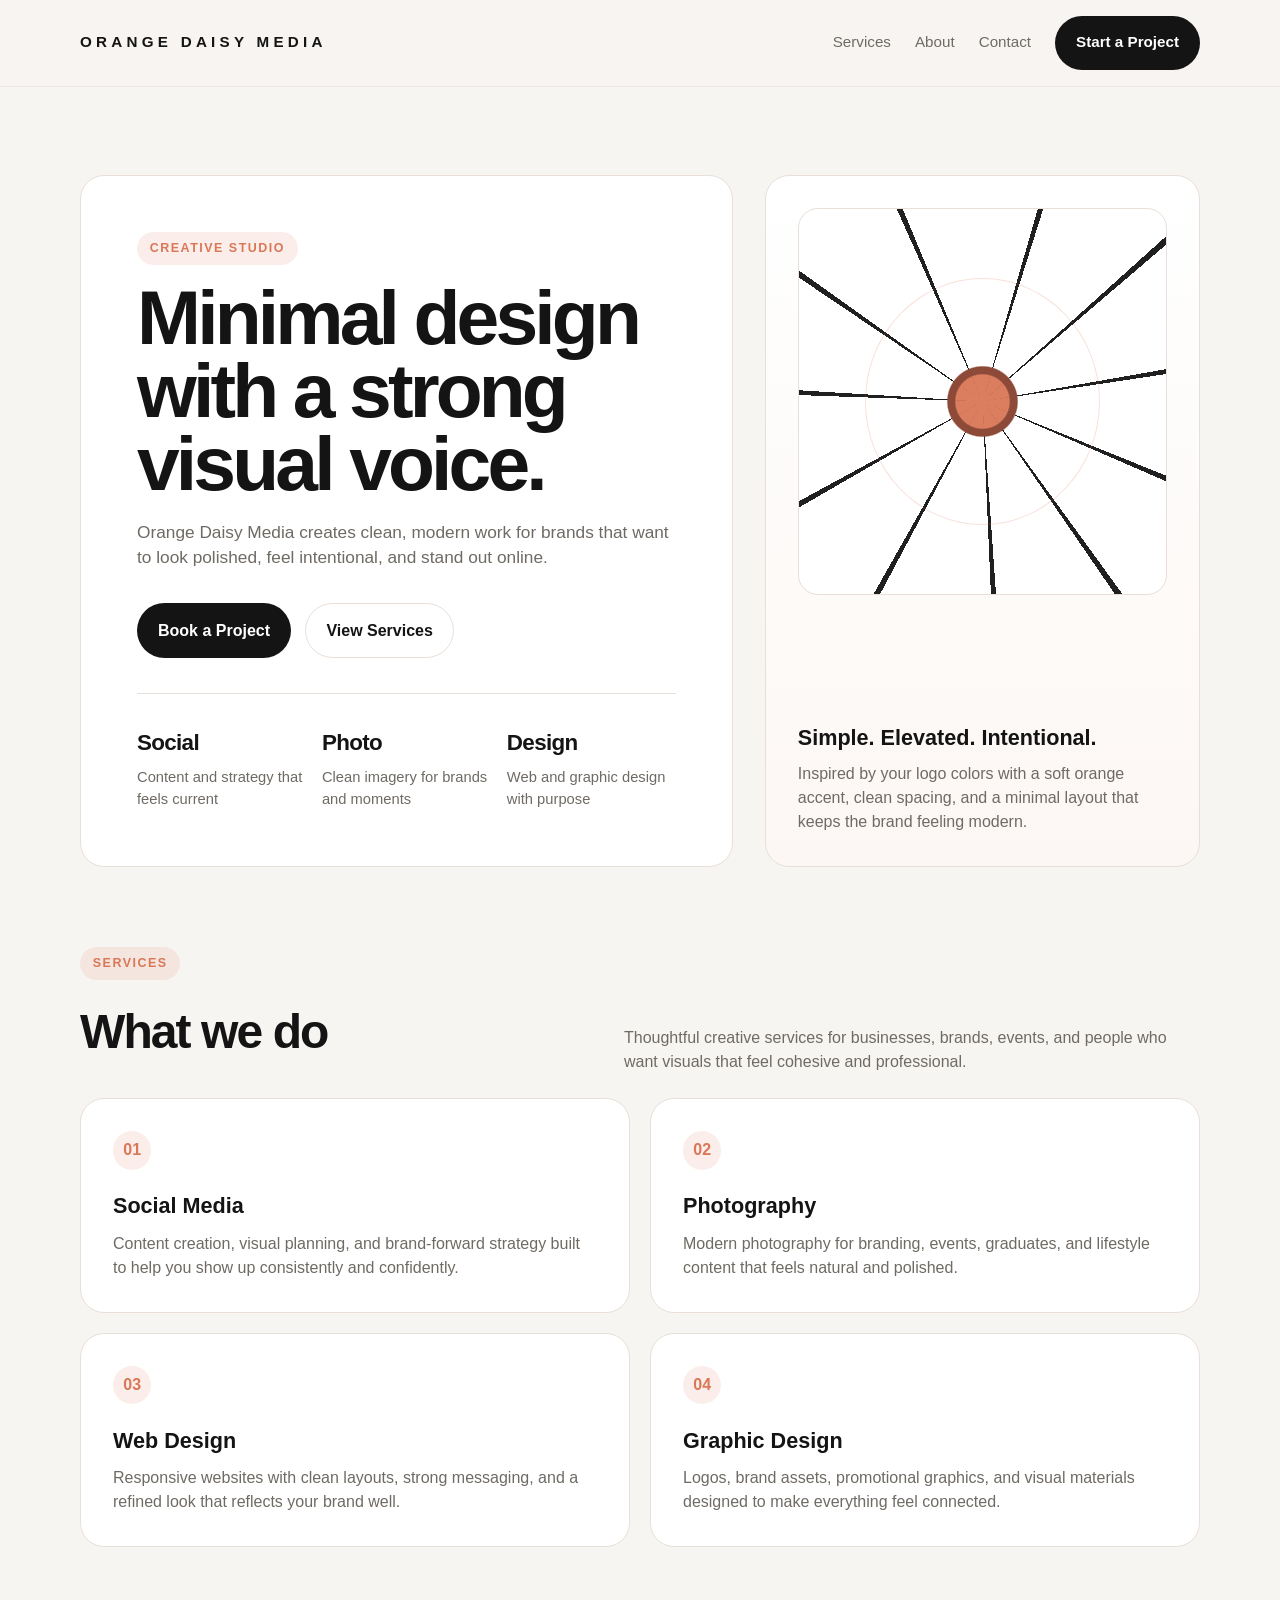
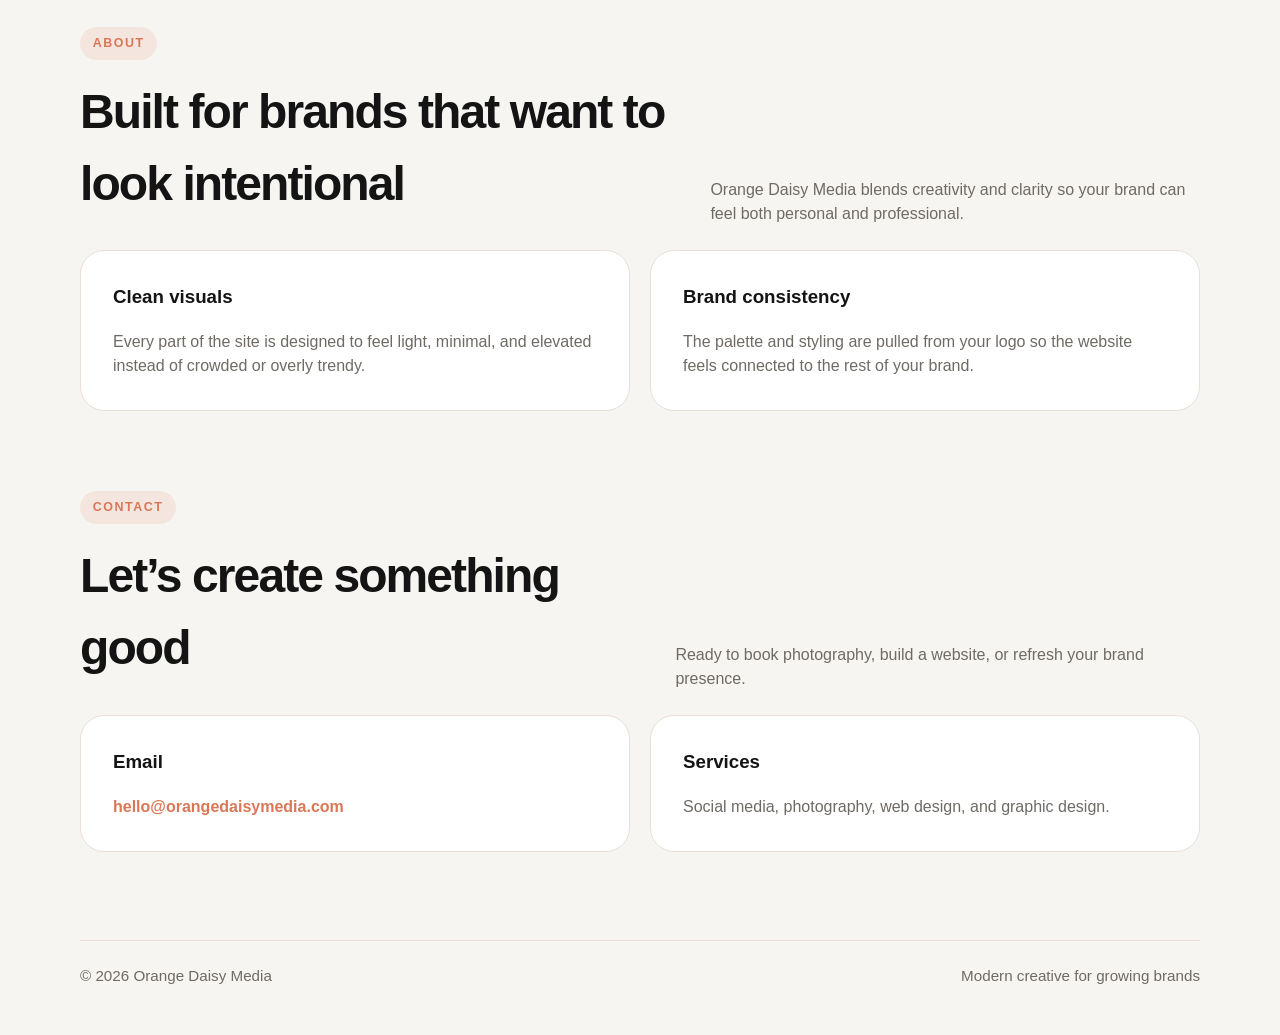
==== index.html @ afa01d96 "index index" ====
<!DOCTYPE html>
<html lang="en">
<head>
  <meta charset="UTF-8" />
  <meta name="viewport" content="width=device-width, initial-scale=1.0" />
  <title>Orange Daisy Media</title>
  <link rel="stylesheet" href="styles.css" />
</head>
<body>
  <header class="site-header">
    <div class="container header-inner">
      <a href="#home" class="brand">Orange Daisy Media</a>
      <nav>
        <a href="#services">Services</a>
        <a href="#about">About</a>
        <a href="#contact">Contact</a>
        <a href="#contact" class="nav-button">Start a Project</a>
      </nav>
    </div>
  </header>

  <main>
    <section class="hero" id="home">
      <div class="container hero-grid">
        <div class="hero-copy">
          <span class="eyebrow">Creative studio</span>
          <h1>Minimal design with a strong visual voice.</h1>
          <p>
            Orange Daisy Media creates clean, modern work for brands that want to look polished, feel intentional, and stand out online.
          </p>
          <div class="hero-actions">
            <a href="#contact" class="button primary">Book a Project</a>
            <a href="#services" class="button secondary">View Services</a>
          </div>
          <div class="hero-meta">
            <div>
              <strong>Social</strong>
              <span>Content and strategy that feels current</span>
            </div>
            <div>
              <strong>Photo</strong>
              <span>Clean imagery for brands and moments</span>
            </div>
            <div>
              <strong>Design</strong>
              <span>Web and graphic design with purpose</span>
            </div>
          </div>
        </div>

        <div class="hero-card">
          <div class="hero-visual" aria-hidden="true"></div>
          <div class="card-note">
            <h3>Simple. Elevated. Intentional.</h3>
            <p>
              Inspired by your logo colors with a soft orange accent, clean spacing, and a minimal layout that keeps the brand feeling modern.
            </p>
          </div>
        </div>
      </div>
    </section>

    <section id="services">
      <div class="container">
        <div class="section-head">
          <div>
            <span class="eyebrow">Services</span>
            <h2>What we do</h2>
          </div>
          <p>
            Thoughtful creative services for businesses, brands, events, and people who want visuals that feel cohesive and professional.
          </p>
        </div>

        <div class="services-grid">
          <article class="service">
            <div class="service-number">01</div>
            <h3>Social Media</h3>
            <p>
              Content creation, visual planning, and brand-forward strategy built to help you show up consistently and confidently.
            </p>
          </article>

          <article class="service">
            <div class="service-number">02</div>
            <h3>Photography</h3>
            <p>
              Modern photography for branding, events, graduates, and lifestyle content that feels natural and polished.
            </p>
          </article>

          <article class="service">
            <div class="service-number">03</div>
            <h3>Web Design</h3>
            <p>
              Responsive websites with clean layouts, strong messaging, and a refined look that reflects your brand well.
            </p>
          </article>

          <article class="service">
            <div class="service-number">04</div>
            <h3>Graphic Design</h3>
            <p>
              Logos, brand assets, promotional graphics, and visual materials designed to make everything feel connected.
            </p>
          </article>
        </div>
      </div>
    </section>

    <section id="about">
      <div class="container">
        <div class="section-head">
          <div>
            <span class="eyebrow">About</span>
            <h2>Built for brands that want to look intentional</h2>
          </div>
          <p>
            Orange Daisy Media blends creativity and clarity so your brand can feel both personal and professional.
          </p>
        </div>

        <div class="about-grid">
          <div class="about-card">
            <h3>Clean visuals</h3>
            <p>
              Every part of the site is designed to feel light, minimal, and elevated instead of crowded or overly trendy.
            </p>
          </div>
          <div class="about-card">
            <h3>Brand consistency</h3>
            <p>
              The palette and styling are pulled from your logo so the website feels connected to the rest of your brand.
            </p>
          </div>
        </div>
      </div>
    </section>

    <section id="contact">
      <div class="container">
        <div class="section-head">
          <div>
            <span class="eyebrow">Contact</span>
            <h2>Let’s create something good</h2>
          </div>
          <p>
            Ready to book photography, build a website, or refresh your brand presence.
          </p>
        </div>

        <div class="contact-grid">
          <div class="contact-card">
            <h3>Email</h3>
            <p><a href="mailto:hello@orangedaisymedia.com">hello@orangedaisymedia.com</a></p>
          </div>
          <div class="contact-card">
            <h3>Services</h3>
            <p>Social media, photography, web design, and graphic design.</p>
          </div>
        </div>
      </div>
    </section>
  </main>

  <footer class="footer">
    <div class="container footer-inner">
      <span>© 2026 Orange Daisy Media</span>
      <span>Modern creative for growing brands</span>
    </div>
  </footer>
</body>
</html>
---- styles.css ----
:root {
  --bg: #f7f5f2;
  --surface: #ffffff;
  --text: #141414;
  --muted: #6f6a64;
  --accent: #d97757;
  --accent-soft: #f1c4b2;
  --line: #e8dfd8;
  --max: 1120px;
  --radius: 24px;
}

* {
  box-sizing: border-box;
}

html {
  scroll-behavior: smooth;
}

body {
  margin: 0;
  font-family: Inter, Arial, Helvetica, sans-serif;
  background: var(--bg);
  color: var(--text);
  line-height: 1.5;
}

a {
  color: inherit;
  text-decoration: none;
}

.container {
  width: min(calc(100% - 2rem), var(--max));
  margin: 0 auto;
}

.site-header {
  position: sticky;
  top: 0;
  z-index: 50;
  backdrop-filter: blur(14px);
  background: rgba(247, 245, 242, 0.82);
  border-bottom: 1px solid rgba(20, 20, 20, 0.06);
}

.header-inner {
  display: flex;
  align-items: center;
  justify-content: space-between;
  padding: 1rem 0;
}

.brand {
  font-size: 0.95rem;
  font-weight: 700;
  letter-spacing: 0.28em;
  text-transform: uppercase;
}

nav {
  display: flex;
  gap: 1.5rem;
  align-items: center;
}

nav a {
  font-size: 0.95rem;
  color: var(--muted);
  transition: color 0.2s ease;
}

nav a:hover {
  color: var(--text);
}

.nav-button,
.button {
  display: inline-flex;
  align-items: center;
  justify-content: center;
  padding: 0.9rem 1.25rem;
  border-radius: 999px;
  border: 1px solid transparent;
  font-weight: 600;
  transition: all 0.2s ease;
}

.nav-button,
.button.primary {
  background: var(--text);
  color: #fff;
}

.nav-button:hover,
.button.primary:hover {
  opacity: 0.92;
  transform: translateY(-1px);
}

.button.secondary {
  border-color: var(--line);
  background: transparent;
  color: var(--text);
}

.button.secondary:hover {
  background: #fff;
}

.hero {
  padding: 5.5rem 0 4rem;
}

.hero-grid {
  display: grid;
  grid-template-columns: 1.2fr 0.8fr;
  gap: 2rem;
  align-items: stretch;
}

.hero-copy,
.hero-card,
.service,
.about-card,
.contact-card {
  background: var(--surface);
  border: 1px solid var(--line);
  border-radius: var(--radius);
}

.hero-copy {
  padding: 3.5rem;
}

.eyebrow {
  display: inline-block;
  margin-bottom: 1rem;
  padding: 0.45rem 0.8rem;
  border-radius: 999px;
  background: rgba(217, 119, 87, 0.12);
  color: var(--accent);
  font-size: 0.78rem;
  font-weight: 700;
  letter-spacing: 0.12em;
  text-transform: uppercase;
}

h1, h2, h3, p {
  margin-top: 0;
}

h1 {
  font-size: clamp(2.8rem, 6vw, 5.2rem);
  line-height: 0.95;
  letter-spacing: -0.05em;
  margin-bottom: 1.25rem;
}

.hero-copy p {
  max-width: 38rem;
  font-size: 1.08rem;
  color: var(--muted);
  margin-bottom: 2rem;
}

.hero-actions {
  display: flex;
  flex-wrap: wrap;
  gap: 0.9rem;
  margin-bottom: 2.2rem;
}

.hero-meta {
  display: grid;
  grid-template-columns: repeat(3, minmax(0, 1fr));
  gap: 1rem;
  padding-top: 2rem;
  border-top: 1px solid var(--line);
}

.hero-meta div {
  display: flex;
  flex-direction: column;
  gap: 0.35rem;
}

.hero-meta strong {
  font-size: 1.4rem;
  letter-spacing: -0.03em;
}

.hero-meta span {
  color: var(--muted);
  font-size: 0.92rem;
}

.hero-card {
  padding: 2rem;
  display: flex;
  flex-direction: column;
  justify-content: space-between;
  min-height: 100%;
  background: linear-gradient(180deg, #fff 0%, #fcf7f4 100%);
}

.hero-visual {
  aspect-ratio: 1 / 1.05;
  border-radius: 20px;
  border: 1px solid var(--line);
  background:
    radial-gradient(circle at center, rgba(217, 119, 87, 0.95) 0 10%, #8d4a38 10.5% 13%, transparent 13.5%),
    repeating-conic-gradient(from 0deg, transparent 0deg 16deg, rgba(20,20,20,0.95) 16deg 17.5deg, transparent 17.5deg 32deg),
    radial-gradient(circle at center, #fff 0 58%, transparent 58.5%);
  background-color: #fff;
  position: relative;
  overflow: hidden;
}

.hero-visual::after {
  content: "";
  position: absolute;
  inset: 18%;
  border-radius: 50%;
  border: 1px solid rgba(217, 119, 87, 0.22);
}

.card-note {
  padding-top: 1.4rem;
}

.card-note h3 {
  font-size: 1.35rem;
  margin-bottom: 0.45rem;
}

.card-note p {
  color: var(--muted);
  margin-bottom: 0;
}

section {
  padding: 1rem 0 4rem;
}

.section-head {
  display: flex;
  justify-content: space-between;
  gap: 1rem;
  align-items: end;
  margin-bottom: 1.5rem;
}

.section-head h2 {
  font-size: clamp(2rem, 4vw, 3rem);
  letter-spacing: -0.04em;
  margin-bottom: 0.4rem;
}

.section-head p {
  color: var(--muted);
  max-width: 36rem;
  margin-bottom: 0;
}

.services-grid {
  display: grid;
  grid-template-columns: repeat(2, minmax(0, 1fr));
  gap: 1.25rem;
}

.service {
  padding: 2rem;
}

.service-number {
  display: inline-flex;
  align-items: center;
  justify-content: center;
  width: 2.4rem;
  height: 2.4rem;
  border-radius: 50%;
  background: rgba(217, 119, 87, 0.12);
  color: var(--accent);
  font-weight: 700;
  margin-bottom: 1.3rem;
}

.service h3 {
  font-size: 1.35rem;
  margin-bottom: 0.55rem;
}

.service p {
  color: var(--muted);
  margin-bottom: 0;
}

.about-grid,
.contact-grid {
  display: grid;
  grid-template-columns: 1fr 1fr;
  gap: 1.25rem;
}

.about-card,
.contact-card {
  padding: 2rem;
}

.about-card p,
.contact-card p {
  color: var(--muted);
  margin-bottom: 0;
}

.contact-card a {
  color: var(--accent);
  font-weight: 600;
}

.footer {
  padding: 1.5rem 0 3rem;
  color: var(--muted);
  font-size: 0.95rem;
}

.footer-inner {
  display: flex;
  justify-content: space-between;
  gap: 1rem;
  border-top: 1px solid var(--line);
  padding-top: 1.5rem;
}

@media (max-width: 900px) {
  .hero-grid,
  .services-grid,
  .about-grid,
  .contact-grid {
    grid-template-columns: 1fr;
  }

  .hero-copy {
    padding: 2.2rem;
  }

  .header-inner,
  .section-head,
  .footer-inner {
    flex-direction: column;
    align-items: flex-start;
  }

  nav {
    flex-wrap: wrap;
    gap: 1rem;
  }
}

@media (max-width: 640px) {
  .hero {
    padding-top: 3.5rem;
  }

  h1 {
    font-size: 2.7rem;
  }

  .hero-meta {
    grid-template-columns: 1fr;
  }

  .hero-copy,
  .hero-card,
  .service,
  .about-card,
  .contact-card {
    border-radius: 20px;
  }
}
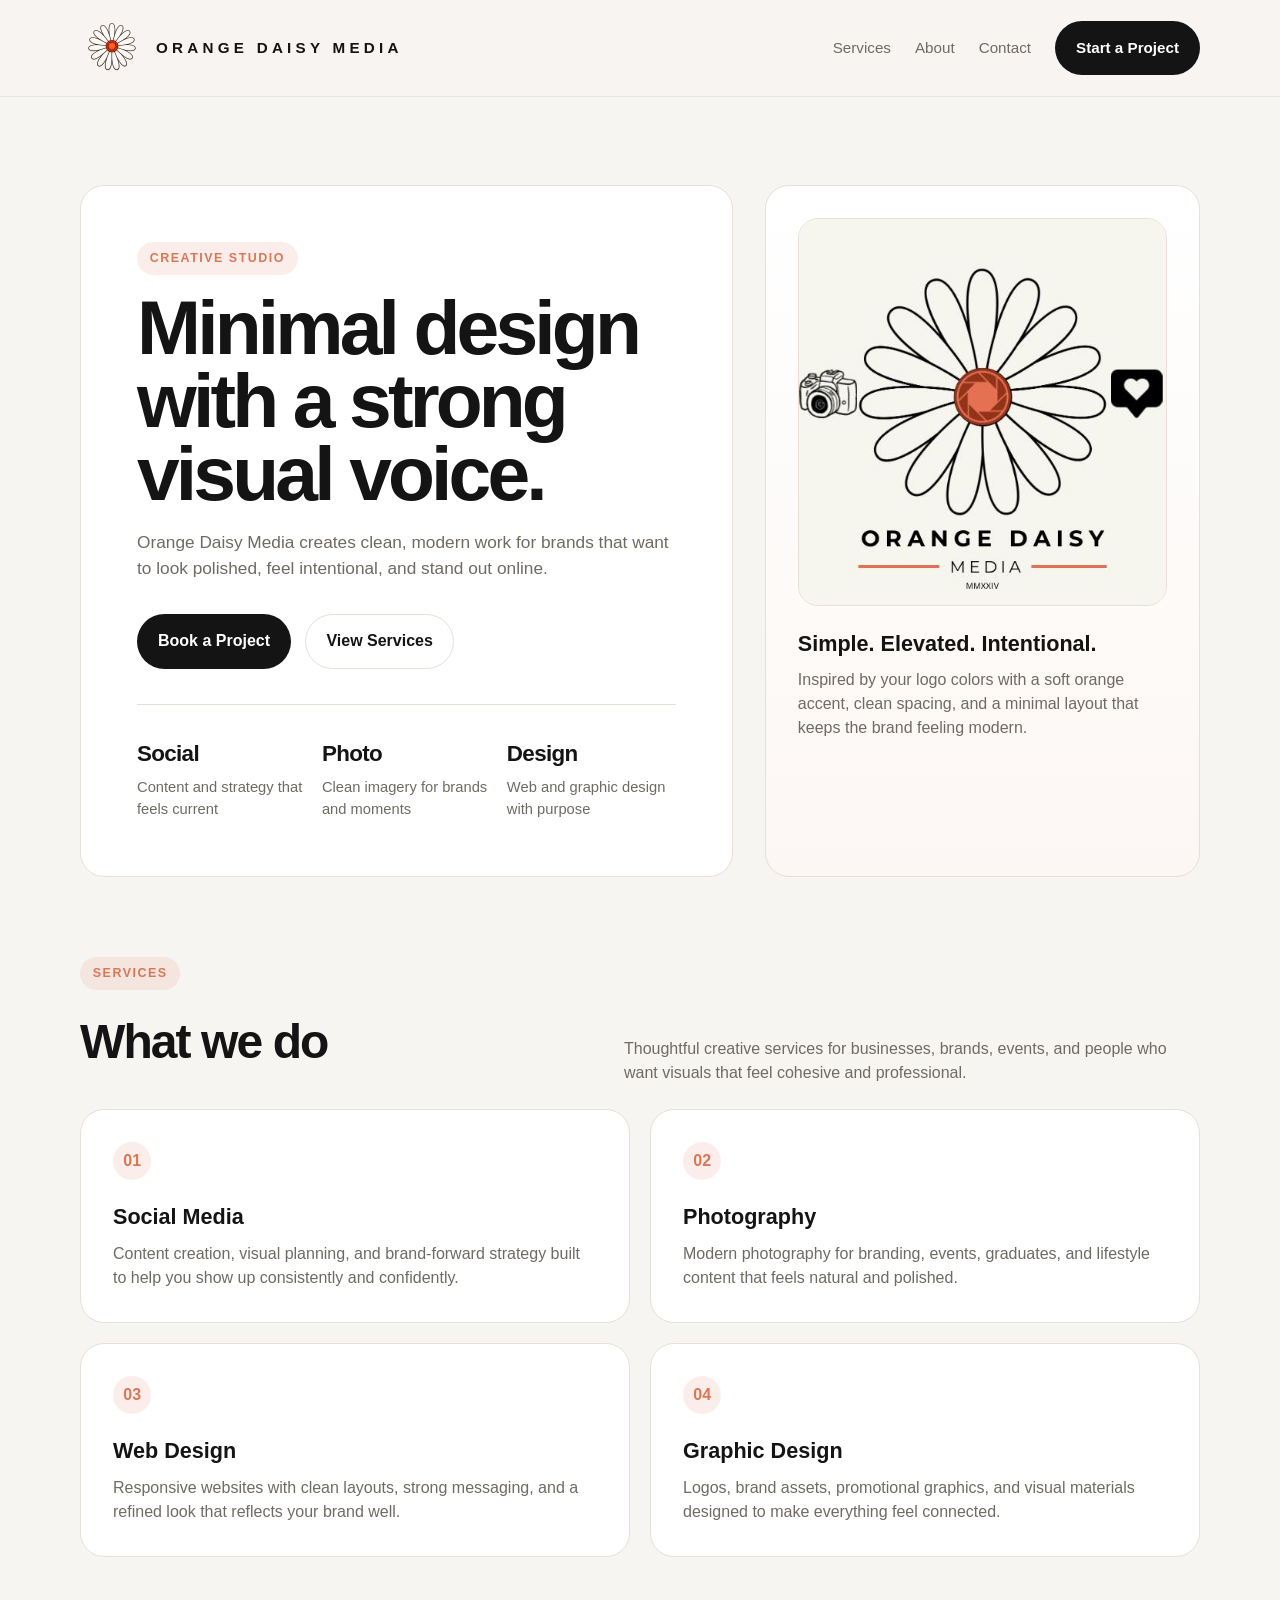
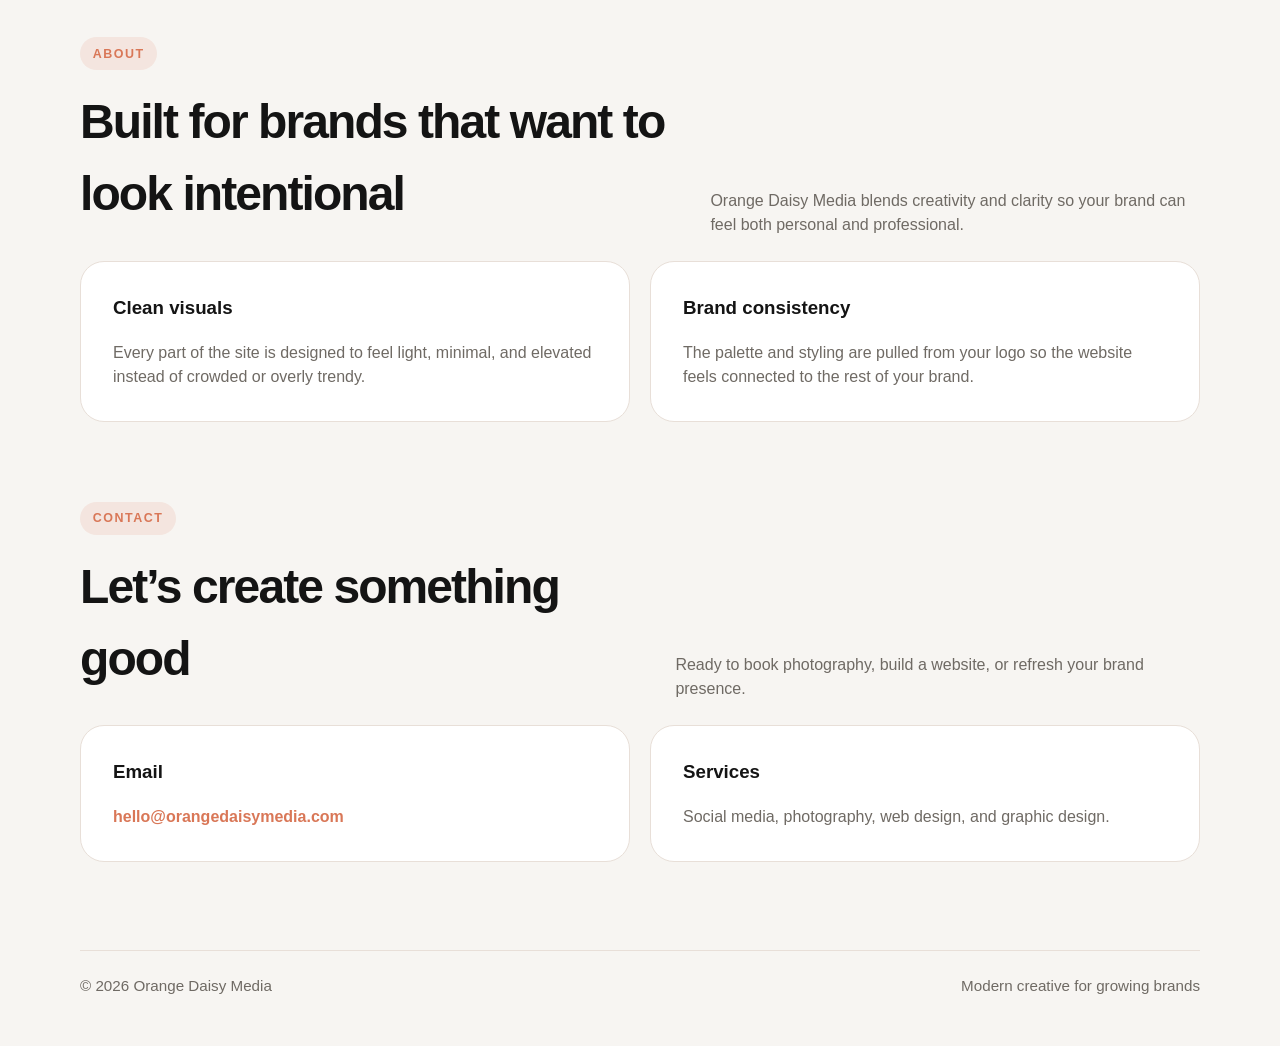
==== commit 5b5b3766: "logo fixed the logos" ====
--- a/index.html
+++ b/index.html
@@ -1,15 +1,24 @@
 <!DOCTYPE html>
 <html lang="en">
+
 <head>
   <meta charset="UTF-8" />
   <meta name="viewport" content="width=device-width, initial-scale=1.0" />
   <title>Orange Daisy Media</title>
+  <link rel="icon" type="image/jpeg" href="img/logo2.jpg" sizes="32x32" />
+  <link rel="icon" type="image/jpeg" href="img/logo2.jpg" sizes="192x192" />
+  <link rel="apple-touch-icon" type="image/jpeg" href="img/logo2.jpg" />
+  <link rel="shortcut icon" type="image/jpeg" href="img/logo2.jpg" />
   <link rel="stylesheet" href="styles.css" />
 </head>
+
 <body>
   <header class="site-header">
     <div class="container header-inner">
-      <a href="#home" class="brand">Orange Daisy Media</a>
+      <a href="#home" class="brand">
+        <img src="img/logo2.jpg" alt="Orange Daisy Media" style="height: 64px; width: auto;">
+        Orange Daisy Media
+      </a>
       <nav>
         <a href="#services">Services</a>
         <a href="#about">About</a>
@@ -26,7 +35,8 @@
           <span class="eyebrow">Creative studio</span>
           <h1>Minimal design with a strong visual voice.</h1>
           <p>
-            Orange Daisy Media creates clean, modern work for brands that want to look polished, feel intentional, and stand out online.
+            Orange Daisy Media creates clean, modern work for brands that want to look polished, feel intentional, and
+            stand out online.
           </p>
           <div class="hero-actions">
             <a href="#contact" class="button primary">Book a Project</a>
@@ -49,11 +59,13 @@
         </div>
 
         <div class="hero-card">
-          <div class="hero-visual" aria-hidden="true"></div>
+          <img src="img/logo.jpg" alt="Orange Daisy Media" class="hero-visual"
+            style="object-fit: cover; width: 100%; display: block;">
           <div class="card-note">
             <h3>Simple. Elevated. Intentional.</h3>
             <p>
-              Inspired by your logo colors with a soft orange accent, clean spacing, and a minimal layout that keeps the brand feeling modern.
+              Inspired by your logo colors with a soft orange accent, clean spacing, and a minimal layout that keeps the
+              brand feeling modern.
             </p>
           </div>
         </div>
@@ -68,7 +80,8 @@
             <h2>What we do</h2>
           </div>
           <p>
-            Thoughtful creative services for businesses, brands, events, and people who want visuals that feel cohesive and professional.
+            Thoughtful creative services for businesses, brands, events, and people who want visuals that feel cohesive
+            and professional.
           </p>
         </div>
 
@@ -77,7 +90,8 @@
             <div class="service-number">01</div>
             <h3>Social Media</h3>
             <p>
-              Content creation, visual planning, and brand-forward strategy built to help you show up consistently and confidently.
+              Content creation, visual planning, and brand-forward strategy built to help you show up consistently and
+              confidently.
             </p>
           </article>
 
@@ -93,7 +107,8 @@
             <div class="service-number">03</div>
             <h3>Web Design</h3>
             <p>
-              Responsive websites with clean layouts, strong messaging, and a refined look that reflects your brand well.
+              Responsive websites with clean layouts, strong messaging, and a refined look that reflects your brand
+              well.
             </p>
           </article>
 
@@ -101,7 +116,8 @@
             <div class="service-number">04</div>
             <h3>Graphic Design</h3>
             <p>
-              Logos, brand assets, promotional graphics, and visual materials designed to make everything feel connected.
+              Logos, brand assets, promotional graphics, and visual materials designed to make everything feel
+              connected.
             </p>
           </article>
         </div>
@@ -124,13 +140,15 @@
           <div class="about-card">
             <h3>Clean visuals</h3>
             <p>
-              Every part of the site is designed to feel light, minimal, and elevated instead of crowded or overly trendy.
+              Every part of the site is designed to feel light, minimal, and elevated instead of crowded or overly
+              trendy.
             </p>
           </div>
           <div class="about-card">
             <h3>Brand consistency</h3>
             <p>
-              The palette and styling are pulled from your logo so the website feels connected to the rest of your brand.
+              The palette and styling are pulled from your logo so the website feels connected to the rest of your
+              brand.
             </p>
           </div>
         </div>
@@ -170,4 +188,5 @@
     </div>
   </footer>
 </body>
-</html>
+
+</html>
--- a/styles.css
+++ b/styles.css
@@ -31,6 +31,20 @@
   text-decoration: none;
 }
 
+
+.left {
+  float: left;
+}
+
+.right {
+  float: right;
+}
+
+.clear {
+  clear: both;
+}
+
+
 .container {
   width: min(calc(100% - 2rem), var(--max));
   margin: 0 auto;
@@ -53,6 +67,9 @@
 }
 
 .brand {
+  display: flex;
+  align-items: center;
+  gap: 12px;
   font-size: 0.95rem;
   font-weight: 700;
   letter-spacing: 0.28em;
@@ -147,7 +164,10 @@
   text-transform: uppercase;
 }
 
-h1, h2, h3, p {
+h1,
+h2,
+h3,
+p {
   margin-top: 0;
 }
 
@@ -200,7 +220,7 @@
   padding: 2rem;
   display: flex;
   flex-direction: column;
-  justify-content: space-between;
+  justify-content: flex-start;
   min-height: 100%;
   background: linear-gradient(180deg, #fff 0%, #fcf7f4 100%);
 }
@@ -211,7 +231,7 @@
   border: 1px solid var(--line);
   background:
     radial-gradient(circle at center, rgba(217, 119, 87, 0.95) 0 10%, #8d4a38 10.5% 13%, transparent 13.5%),
-    repeating-conic-gradient(from 0deg, transparent 0deg 16deg, rgba(20,20,20,0.95) 16deg 17.5deg, transparent 17.5deg 32deg),
+    repeating-conic-gradient(from 0deg, transparent 0deg 16deg, rgba(20, 20, 20, 0.95) 16deg 17.5deg, transparent 17.5deg 32deg),
     radial-gradient(circle at center, #fff 0 58%, transparent 58.5%);
   background-color: #fff;
   position: relative;
@@ -335,6 +355,7 @@
 }
 
 @media (max-width: 900px) {
+
   .hero-grid,
   .services-grid,
   .about-grid,
@@ -379,4 +400,4 @@
   .contact-card {
     border-radius: 20px;
   }
-}
+}
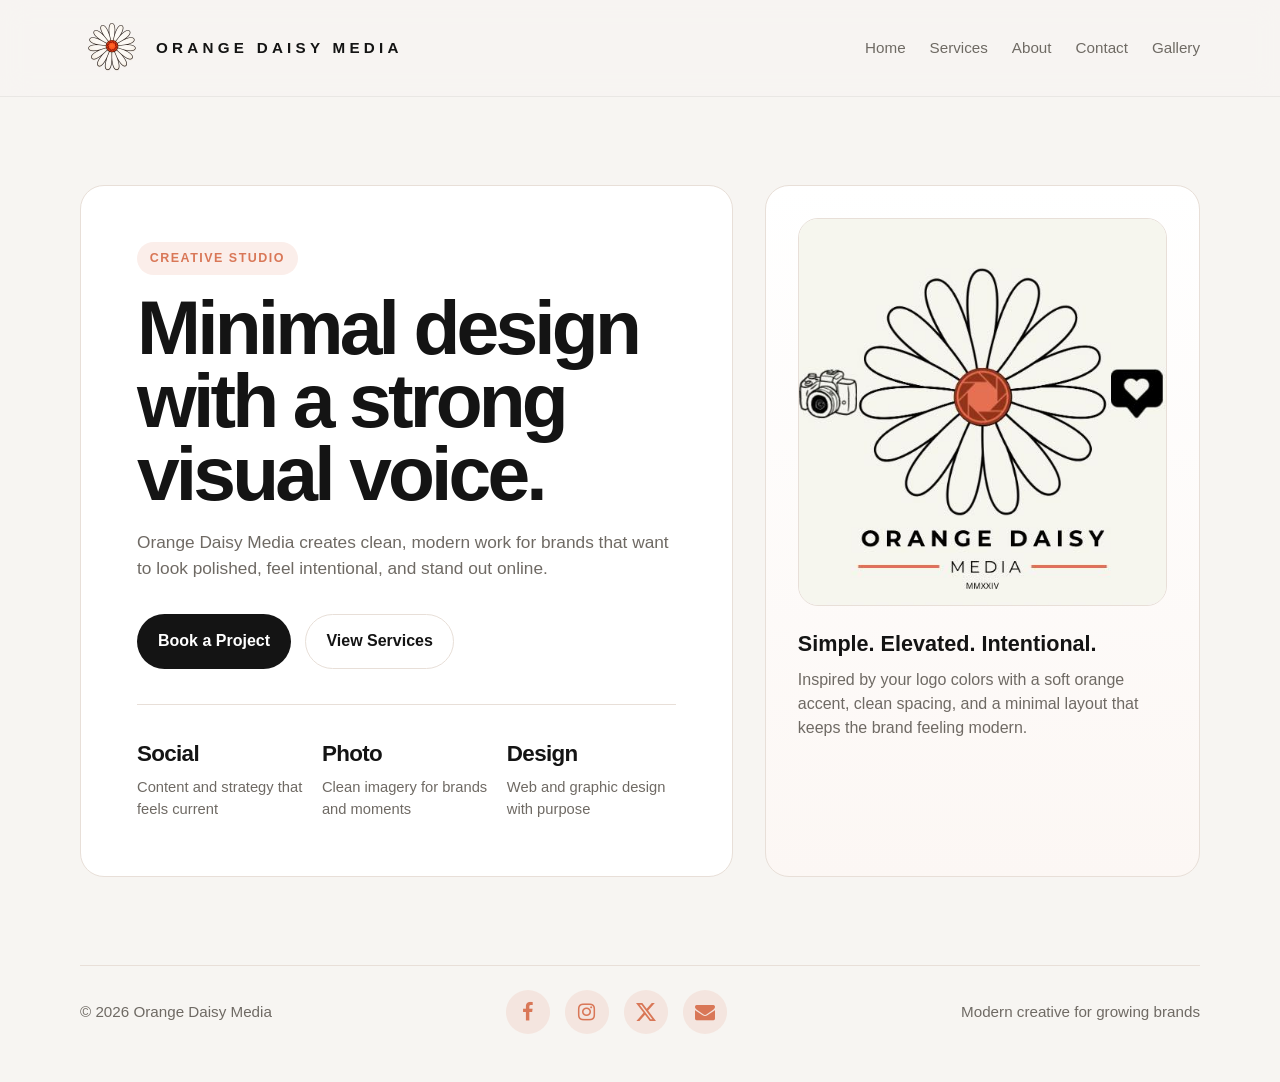
==== commit 03cdf5a0: "social media added twitter to the page" ====
--- a/index.html
+++ b/index.html
@@ -5,9 +5,8 @@
   <meta charset="UTF-8" />
   <meta name="viewport" content="width=device-width, initial-scale=1.0" />
   <title>Orange Daisy Media</title>
-  <link rel="icon" type="image/jpeg" href="img/logo2.jpg" sizes="32x32" />
-  <link rel="icon" type="image/jpeg" href="img/logo2.jpg" sizes="192x192" />
-  <link rel="apple-touch-icon" type="image/jpeg" href="img/logo2.jpg" />
+  <link rel="stylesheet" href="https://cdnjs.cloudflare.com/ajax/libs/font-awesome/4.7.0/css/font-awesome.min.css">
+  <link rel="icon" type="image/jpeg" href="img/logo2.jpg" />
   <link rel="shortcut icon" type="image/jpeg" href="img/logo2.jpg" />
   <link rel="stylesheet" href="styles.css" />
 </head>
@@ -15,15 +14,16 @@
 <body>
   <header class="site-header">
     <div class="container header-inner">
-      <a href="#home" class="brand">
+      <a href="index.html" class="brand">
         <img src="img/logo2.jpg" alt="Orange Daisy Media" style="height: 64px; width: auto;">
         Orange Daisy Media
       </a>
       <nav>
-        <a href="#services">Services</a>
-        <a href="#about">About</a>
-        <a href="#contact">Contact</a>
-        <a href="#contact" class="nav-button">Start a Project</a>
+        <a href="index.html">Home</a>
+        <a href="services.html">Services</a>
+        <a href="about.html">About</a>
+        <a href="contact.html">Contact</a>
+        <a href="gallery.html">Gallery</a>
       </nav>
     </div>
   </header>
@@ -39,8 +39,8 @@
             stand out online.
           </p>
           <div class="hero-actions">
-            <a href="#contact" class="button primary">Book a Project</a>
-            <a href="#services" class="button secondary">View Services</a>
+            <a href="contact.html" class="button primary">Book a Project</a>
+            <a href="services.html" class="button secondary">View Services</a>
           </div>
           <div class="hero-meta">
             <div>
@@ -71,119 +71,24 @@
         </div>
       </div>
     </section>
-
-    <section id="services">
-      <div class="container">
-        <div class="section-head">
-          <div>
-            <span class="eyebrow">Services</span>
-            <h2>What we do</h2>
-          </div>
-          <p>
-            Thoughtful creative services for businesses, brands, events, and people who want visuals that feel cohesive
-            and professional.
-          </p>
-        </div>
-
-        <div class="services-grid">
-          <article class="service">
-            <div class="service-number">01</div>
-            <h3>Social Media</h3>
-            <p>
-              Content creation, visual planning, and brand-forward strategy built to help you show up consistently and
-              confidently.
-            </p>
-          </article>
-
-          <article class="service">
-            <div class="service-number">02</div>
-            <h3>Photography</h3>
-            <p>
-              Modern photography for branding, events, graduates, and lifestyle content that feels natural and polished.
-            </p>
-          </article>
-
-          <article class="service">
-            <div class="service-number">03</div>
-            <h3>Web Design</h3>
-            <p>
-              Responsive websites with clean layouts, strong messaging, and a refined look that reflects your brand
-              well.
-            </p>
-          </article>
-
-          <article class="service">
-            <div class="service-number">04</div>
-            <h3>Graphic Design</h3>
-            <p>
-              Logos, brand assets, promotional graphics, and visual materials designed to make everything feel
-              connected.
-            </p>
-          </article>
-        </div>
-      </div>
-    </section>
-
-    <section id="about">
-      <div class="container">
-        <div class="section-head">
-          <div>
-            <span class="eyebrow">About</span>
-            <h2>Built for brands that want to look intentional</h2>
-          </div>
-          <p>
-            Orange Daisy Media blends creativity and clarity so your brand can feel both personal and professional.
-          </p>
-        </div>
-
-        <div class="about-grid">
-          <div class="about-card">
-            <h3>Clean visuals</h3>
-            <p>
-              Every part of the site is designed to feel light, minimal, and elevated instead of crowded or overly
-              trendy.
-            </p>
-          </div>
-          <div class="about-card">
-            <h3>Brand consistency</h3>
-            <p>
-              The palette and styling are pulled from your logo so the website feels connected to the rest of your
-              brand.
-            </p>
-          </div>
-        </div>
-      </div>
-    </section>
-
-    <section id="contact">
-      <div class="container">
-        <div class="section-head">
-          <div>
-            <span class="eyebrow">Contact</span>
-            <h2>Let’s create something good</h2>
-          </div>
-          <p>
-            Ready to book photography, build a website, or refresh your brand presence.
-          </p>
-        </div>
-
-        <div class="contact-grid">
-          <div class="contact-card">
-            <h3>Email</h3>
-            <p><a href="mailto:hello@orangedaisymedia.com">hello@orangedaisymedia.com</a></p>
-          </div>
-          <div class="contact-card">
-            <h3>Services</h3>
-            <p>Social media, photography, web design, and graphic design.</p>
-          </div>
-        </div>
-      </div>
-    </section>
   </main>
 
   <footer class="footer">
-    <div class="container footer-inner">
+    <div class="container footer-inner" style="align-items: center;">
       <span>© 2026 Orange Daisy Media</span>
+      <div class="social-links" style="display: flex; gap: 15px;">
+        <a href="https://www.facebook.com/profile.php?id=61553379832738&mibextid=LQQJ4d" class="fa fa-facebook"
+          target="_blank" rel="noopener noreferrer" title="Facebook"></a>
+        <a href="https://www.instagram.com/orangedaisymedia" class="fa fa-instagram" target="_blank"
+          rel="noopener noreferrer" title="Instagram"></a>
+        <a href="https://x.com/orangedaisy_llc" class="fa" target="_blank"
+          rel="noopener noreferrer" title="X" style="display: flex; align-items: center; justify-content: center;">
+          <svg xmlns="http://www.w3.org/2000/svg" width="1em" height="1em" fill="currentColor" viewBox="0 0 16 16">
+            <path d="M12.6.75h2.454l-5.36 6.142L16 15.25h-4.937l-3.867-5.07-4.425 5.07H.316l5.733-6.57L0 .75h5.063l3.495 4.633L12.601.75Zm-.86 13.028h1.36L4.323 2.145H2.865l8.875 11.633Z"/>
+          </svg>
+        </a>
+        <a href="mailto:orangedaisymedia@gmail.com" class="fa fa-envelope" title="Email"></a>
+      </div>
       <span>Modern creative for growing brands</span>
     </div>
   </footer>
--- a/styles.css
+++ b/styles.css
@@ -354,6 +354,25 @@
   padding-top: 1.5rem;
 }
 
+/* Theme-blended Social Media Buttons */
+.fa {
+  padding: 12px;
+  font-size: 20px;
+  width: 44px;
+  text-align: center;
+  text-decoration: none;
+  border-radius: 50%;
+  transition: all 0.2s ease;
+  background: rgba(217, 119, 87, 0.12);
+  color: var(--accent);
+}
+
+.fa:hover {
+  background: var(--accent);
+  color: #fff;
+  transform: translateY(-2px);
+}
+
 @media (max-width: 900px) {
 
   .hero-grid,
